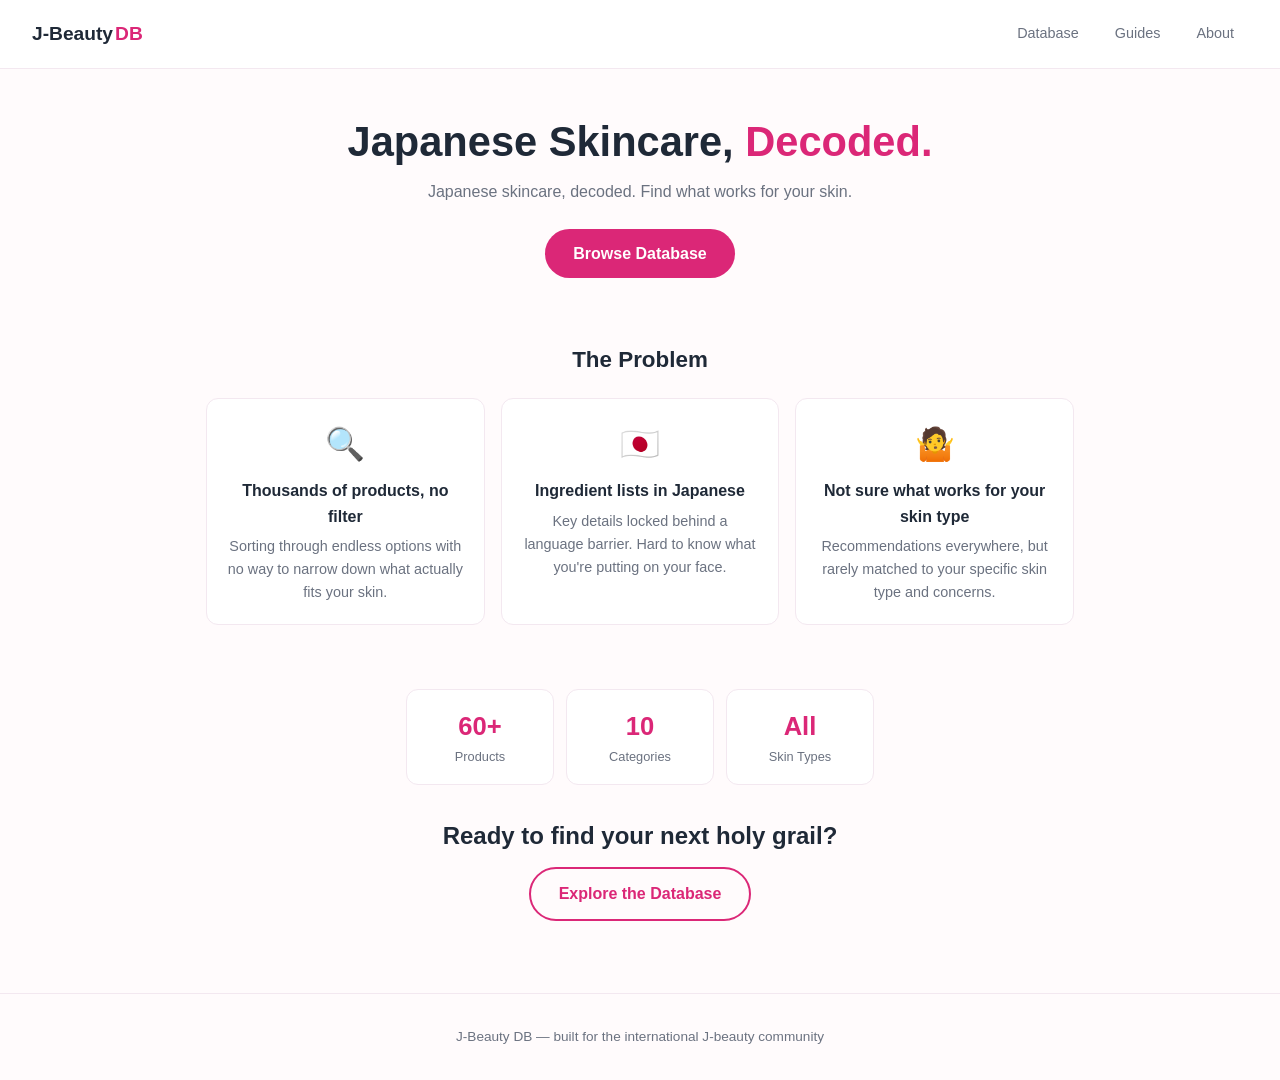
==== index.html @ 16a43773 "init: J-Beauty DB - Japanese skincare product database 60 products across 10 categories. Filter by s" ====
<!DOCTYPE html>
<html lang="en">
<head>
<meta charset="UTF-8">
<meta name="viewport" content="width=device-width, initial-scale=1.0">
<title>J-Beauty DB - Japanese Skincare, Decoded</title>
<meta name="description" content="A curated database of Japanese skincare products for international buyers. Find what works for your skin.">
<meta property="og:title" content="J-Beauty DB - Japanese Skincare, Decoded">
<meta property="og:description" content="A curated database of Japanese skincare products for international buyers. Find what works for your skin.">
<meta property="og:type" content="website">
<meta property="og:url" content="https://humancronadmin.github.io/j-beauty-db/">
<link rel="canonical" href="https://humancronadmin.github.io/j-beauty-db/">
<link rel="stylesheet" href="css/style.css">
</head>
<body>
<nav class="nav">
  <div class="nav-brand">J-Beauty<span>DB</span></div>
  <div class="nav-links">
    <a href="database.html">Database</a>
    <a href="#">Guides</a>
    <a href="#">About</a>
  </div>
</nav>
<section class="hero">
  <h1>Japanese Skincare, <em>Decoded.</em></h1>
  <p>Japanese skincare, decoded. Find what works for your skin.</p>
  <a href="database.html" class="btn btn-primary">Browse Database</a>
</section>
<section class="problems">
  <h2>The Problem</h2>
  <div class="problem-grid" id="problem-grid"></div>
</section>
<div class="stats" id="stats-row"></div>
<section class="hero" style="padding-top:0">
  <h2 style="margin-bottom:12px">Ready to find your next holy grail?</h2>
  <a href="database.html" class="btn btn-outline">Explore the Database</a>
</section>
<footer class="footer">
  <p>J-Beauty DB &mdash; built for the international J-beauty community</p>
</footer>
<script>
const problems=[
  {icon:"🔍",title:"Thousands of products, no filter",desc:"Sorting through endless options with no way to narrow down what actually fits your skin."},
  {icon:"🇯🇵",title:"Ingredient lists in Japanese",desc:"Key details locked behind a language barrier. Hard to know what you're putting on your face."},
  {icon:"🤷",title:"Not sure what works for your skin type",desc:"Recommendations everywhere, but rarely matched to your specific skin type and concerns."}
];
const stats=[
  {num:"60+",label:"Products"},
  {num:"10",label:"Categories"},
  {num:"All",label:"Skin Types"}
];
document.getElementById("problem-grid").innerHTML=problems.map(p=>`<div class="problem-card"><div class="icon">${p.icon}</div><h3>${p.title}</h3><p>${p.desc}</p></div>`).join("");
document.getElementById("stats-row").innerHTML=stats.map(s=>`<div class="stat"><div class="num">${s.num}</div><div class="label">${s.label}</div></div>`).join("");
</script>
</body>
</html>
---- css/style.css ----
*,*::before,*::after{box-sizing:border-box;margin:0;padding:0}
:root{--pink:#DB2777;--pink-light:#F472B6;--bg:#FFFBFC;--text:#1F2937;--text-light:#6B7280;--card-bg:#fff;--border:#F3E8F0;--radius:12px}
body{font-family:-apple-system,BlinkMacSystemFont,'Segoe UI',Roboto,sans-serif;background:var(--bg);color:var(--text);line-height:1.6}
a{color:var(--pink);text-decoration:none}
a:hover{text-decoration:underline}
img{max-width:100%;display:block}

/* Nav */
.nav{display:flex;align-items:center;justify-content:space-between;padding:12px 16px;background:#fff;border-bottom:1px solid var(--border);position:sticky;top:0;z-index:100}
.nav-brand{font-weight:700;font-size:1.2rem;color:var(--text)}
.nav-brand span{color:var(--pink);margin-left:2px}
.nav-links{display:flex;gap:8px}
.nav-links a{padding:10px 14px;min-height:44px;min-width:44px;display:inline-flex;align-items:center;border-radius:8px;font-size:.9rem;color:var(--text-light);font-weight:500}
.nav-links a:hover,.nav-links a.active{color:var(--pink);background:#FDF2F8;text-decoration:none}

/* Hero */
.hero{text-align:center;padding:48px 16px 32px}
.hero h1{font-size:2rem;font-weight:800;line-height:1.2;margin-bottom:12px}
.hero h1 em{font-style:normal;color:var(--pink)}
.hero p{color:var(--text-light);max-width:480px;margin:0 auto 24px;font-size:1rem}
.btn{display:inline-flex;align-items:center;justify-content:center;min-height:44px;padding:12px 28px;border-radius:999px;font-weight:600;font-size:1rem;border:none;cursor:pointer;transition:transform .15s,box-shadow .15s}
.btn-primary{background:var(--pink);color:#fff}
.btn-primary:hover{transform:translateY(-1px);box-shadow:0 4px 14px rgba(219,39,119,.3);text-decoration:none;color:#fff}
.btn-outline{border:2px solid var(--pink);color:var(--pink);background:transparent}
.btn-outline:hover{background:#FDF2F8;text-decoration:none}

/* Problem cards */
.problems{padding:32px 16px;max-width:900px;margin:0 auto}
.problems h2{text-align:center;font-size:1.4rem;margin-bottom:20px}
.problem-grid{display:grid;gap:16px}
.problem-card{background:var(--card-bg);border:1px solid var(--border);border-radius:var(--radius);padding:20px;text-align:center}
.problem-card .icon{font-size:2rem;margin-bottom:8px}
.problem-card h3{font-size:1rem;font-weight:600;margin-bottom:6px}
.problem-card p{color:var(--text-light);font-size:.9rem}

/* Stats */
.stats{display:grid;grid-template-columns:repeat(3,1fr);gap:12px;max-width:500px;margin:32px auto;padding:0 16px}
.stat{text-align:center;padding:16px 8px;background:var(--card-bg);border-radius:var(--radius);border:1px solid var(--border)}
.stat .num{font-size:1.6rem;font-weight:800;color:var(--pink)}
.stat .label{font-size:.8rem;color:var(--text-light)}

/* Filters */
.filters{padding:16px;max-width:1100px;margin:0 auto;display:flex;flex-wrap:wrap;gap:10px;align-items:center}
.filters select,.filters input[type="text"]{min-height:44px;padding:10px 12px;border:1px solid var(--border);border-radius:8px;font-size:.9rem;background:#fff;color:var(--text);flex:1 1 140px;max-width:200px}
.filters label{display:inline-flex;align-items:center;gap:6px;min-height:44px;padding:0 8px;font-size:.9rem;cursor:pointer}
.filters input[type="checkbox"]{width:20px;height:20px;accent-color:var(--pink)}

/* Product grid */
.product-grid{display:grid;gap:16px;padding:16px;max-width:1100px;margin:0 auto}
.product-card{background:var(--card-bg);border:1px solid var(--border);border-radius:var(--radius);padding:18px;display:flex;flex-direction:column;gap:8px}
.product-card .card-top{display:flex;justify-content:space-between;align-items:flex-start;gap:8px}
.product-card h3{font-size:1rem;font-weight:600;line-height:1.3}
.badge{display:inline-block;padding:3px 10px;border-radius:999px;font-size:.75rem;font-weight:600;background:#FDF2F8;color:var(--pink);white-space:nowrap}
.tags{display:flex;flex-wrap:wrap;gap:4px}
.tag{padding:2px 8px;border-radius:6px;font-size:.75rem;background:#F3F4F6;color:var(--text-light)}
.product-meta{display:flex;flex-wrap:wrap;gap:12px;font-size:.85rem;color:var(--text-light)}
.product-meta strong{color:var(--text)}
.ingredients{font-size:.85rem;color:var(--text-light)}
.ingredients span{background:#ECFDF5;color:#065F46;padding:1px 6px;border-radius:4px;font-size:.78rem;margin-right:4px;display:inline-block;margin-bottom:2px}
.icons-row{display:flex;gap:8px;font-size:.8rem;color:var(--text-light)}
.icons-row .yes{color:#059669}
.buy-chips{display:flex;flex-wrap:wrap;gap:6px;margin-top:auto}
.buy-chips span{padding:4px 10px;border-radius:6px;font-size:.78rem;background:#F9FAFB;border:1px solid var(--border);color:var(--text-light)}
.best-for{font-size:.85rem;color:var(--pink);font-weight:500;font-style:italic}
.no-results{text-align:center;padding:48px 16px;color:var(--text-light)}

/* Footer */
.footer{text-align:center;padding:32px 16px;color:var(--text-light);font-size:.85rem;border-top:1px solid var(--border);margin-top:40px}

/* Count */
.result-count{padding:8px 16px;max-width:1100px;margin:0 auto;font-size:.9rem;color:var(--text-light)}

@media(min-width:480px){
  .nav{padding:12px 32px}
  .hero h1{font-size:2.6rem}
  .problem-grid{grid-template-columns:repeat(3,1fr)}
  .product-grid{grid-template-columns:repeat(2,1fr)}
  .filters{padding:16px 32px}
  .result-count{padding:8px 32px}
  .product-grid{padding:16px 32px}
}
@media(min-width:768px){
  .product-grid{grid-template-columns:repeat(3,1fr)}
}
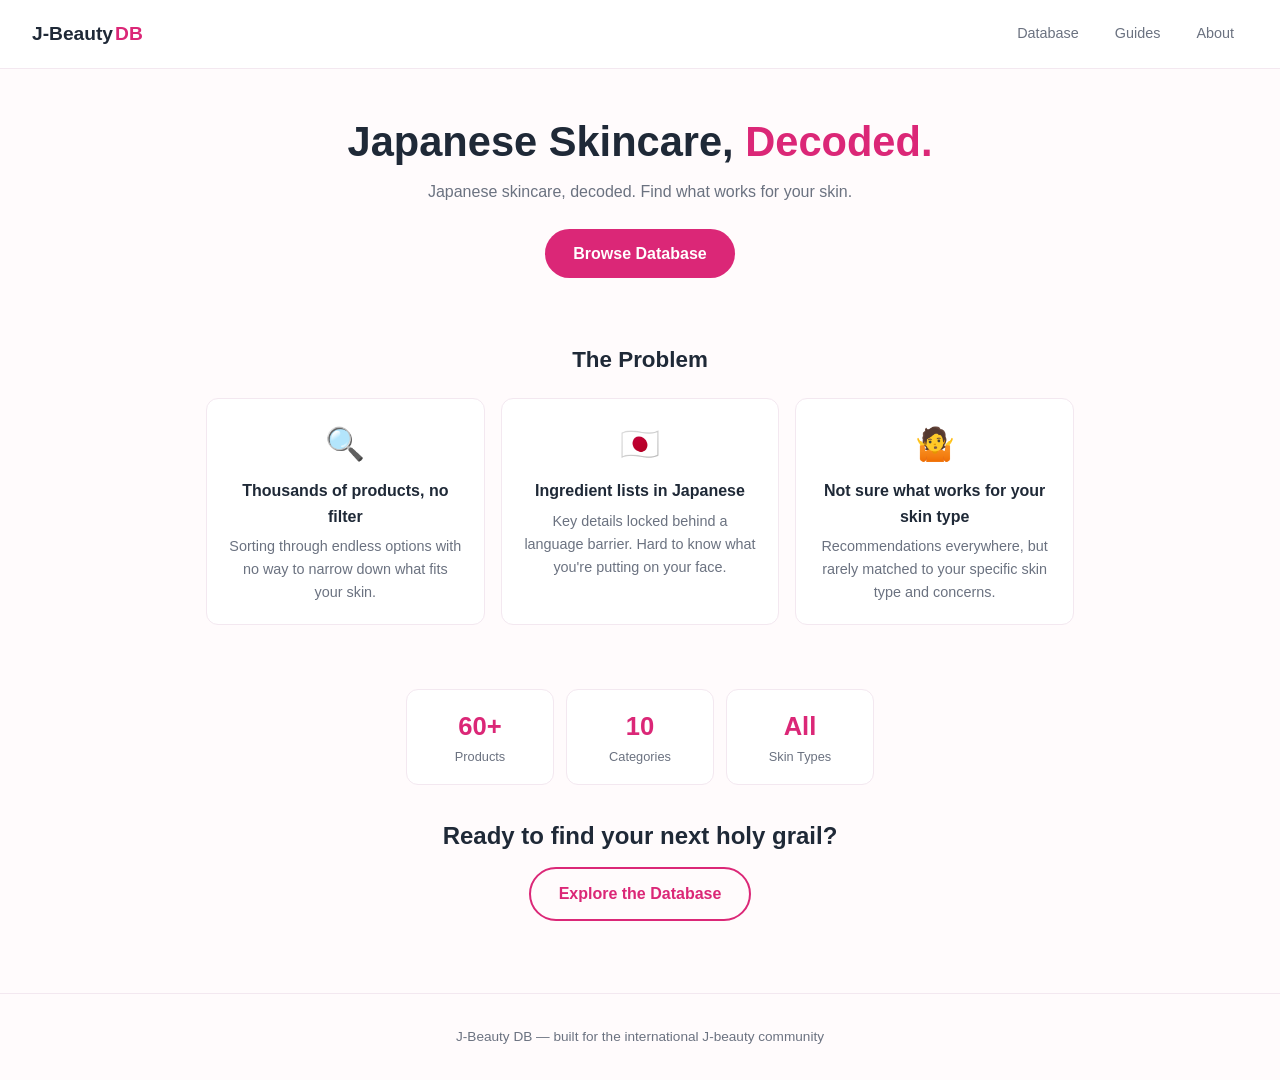
==== commit fa29ae09: "Clean up formatting and add spec Co-Authored-By: Claude Opus 4.6 (1M context) <noreply@anthropic.com" ====
--- a/index.html
+++ b/index.html
@@ -1,6 +1,8 @@
 <!DOCTYPE html>
 <html lang="en">
 <head>
+<script type="text/javascript">(function(c,l,a,r,i,t,y){c[a]=c[a]||function(){(c[a].q=c[a].q||[]).push(arguments)};t=l.createElement(r);t.async=1;t.src="https://www.clarity.ms/tag/"+i;y=l.getElementsByTagName(r)[0];y.parentNode.insertBefore(t,y);})(window, document, "clarity", "script", "wb2lupp80x");</script>
+<meta name="google-site-verification" content="V2clKLw3TIESFtet" />
 <meta charset="UTF-8">
 <meta name="viewport" content="width=device-width, initial-scale=1.0">
 <title>J-Beauty DB - Japanese Skincare, Decoded</title>
@@ -11,46 +13,53 @@
 <meta property="og:url" content="https://humancronadmin.github.io/j-beauty-db/">
 <link rel="canonical" href="https://humancronadmin.github.io/j-beauty-db/">
 <link rel="stylesheet" href="css/style.css">
+
+<script type="application/ld+json">{"@context":"https://schema.org","@type":"WebSite","name":"J-BeautyDB","url":"https://humancronadmin.github.io/j-beauty-db/","description":"J-BeautyDB - Japanese skincare, J-beauty routines, Hada Labo, SK-II, sunscreen Japan, double cleansing","inLanguage":"en","potentialAction":{"@type":"SearchAction","target":{"@type":"EntryPoint","urlTemplate":"https://humancronadmin.github.io/j-beauty-db/?q={search_term_string}"},"query-input":"required name=search_term_string"}}</script>
+<script type="application/ld+json">{"@context":"https://schema.org","@type":"CollectionPage","name":"J-BeautyDB","url":"https://humancronadmin.github.io/j-beauty-db/","description":"J-BeautyDB - Japanese skincare, J-beauty routines, Hada Labo, SK-II, sunscreen Japan, double cleansing","about":{"@type":"Thing","name":"Japanese skincare"},"audience":{"@type":"Audience","audienceType":"skincare enthusiasts worldwide interested in Japanese beauty products"},"isAccessibleForFree":true,"inLanguage":"en"}</script>
+<script type="application/ld+json">{"@context":"https://schema.org","@type":"BreadcrumbList","itemListElement":[{"@type":"ListItem","position":1,"name":"Home","item":"https://humancronadmin.github.io/j-beauty-db/"}]}</script>
 </head>
 <body>
 <nav class="nav">
-  <div class="nav-brand">J-Beauty<span>DB</span></div>
-  <div class="nav-links">
-    <a href="database.html">Database</a>
-    <a href="#">Guides</a>
-    <a href="#">About</a>
-  </div>
+ <div class="nav-brand">J-Beauty<span>DB</span></div>
+ <div class="nav-links">
+ <a href="database.html">Database</a>
+ <a href="#">Guides</a>
+ <a href="#">About</a>
+ </div>
 </nav>
 <section class="hero">
-  <h1>Japanese Skincare, <em>Decoded.</em></h1>
-  <p>Japanese skincare, decoded. Find what works for your skin.</p>
-  <a href="database.html" class="btn btn-primary">Browse Database</a>
+ <h1>Japanese Skincare, <em>Decoded.</em></h1>
+ <p>Japanese skincare, decoded. Find what works for your skin.</p>
+ <a href="database.html" class="btn btn-primary">Browse Database</a>
 </section>
 <section class="problems">
-  <h2>The Problem</h2>
-  <div class="problem-grid" id="problem-grid"></div>
+ <h2>The Problem</h2>
+ <div class="problem-grid" id="problem-grid"></div>
 </section>
 <div class="stats" id="stats-row"></div>
 <section class="hero" style="padding-top:0">
-  <h2 style="margin-bottom:12px">Ready to find your next holy grail?</h2>
-  <a href="database.html" class="btn btn-outline">Explore the Database</a>
+ <h2 style="margin-bottom:12px">Ready to find your next holy grail?</h2>
+ <a href="database.html" class="btn btn-outline">Explore the Database</a>
 </section>
 <footer class="footer">
-  <p>J-Beauty DB &mdash; built for the international J-beauty community</p>
+ <p>J-Beauty DB &mdash; built for the international J-beauty community</p>
 </footer>
 <script>
 const problems=[
-  {icon:"🔍",title:"Thousands of products, no filter",desc:"Sorting through endless options with no way to narrow down what actually fits your skin."},
-  {icon:"🇯🇵",title:"Ingredient lists in Japanese",desc:"Key details locked behind a language barrier. Hard to know what you're putting on your face."},
-  {icon:"🤷",title:"Not sure what works for your skin type",desc:"Recommendations everywhere, but rarely matched to your specific skin type and concerns."}
+ {icon:"🔍",title:"Thousands of products, no filter",desc:"Sorting through endless options with no way to narrow down what fits your skin."},
+ {icon:"🇯🇵",title:"Ingredient lists in Japanese",desc:"Key details locked behind a language barrier. Hard to know what you're putting on your face."},
+ {icon:"🤷",title:"Not sure what works for your skin type",desc:"Recommendations everywhere, but rarely matched to your specific skin type and concerns."}
 ];
 const stats=[
-  {num:"60+",label:"Products"},
-  {num:"10",label:"Categories"},
-  {num:"All",label:"Skin Types"}
+ {num:"60+",label:"Products"},
+ {num:"10",label:"Categories"},
+ {num:"All",label:"Skin Types"}
 ];
 document.getElementById("problem-grid").innerHTML=problems.map(p=>`<div class="problem-card"><div class="icon">${p.icon}</div><h3>${p.title}</h3><p>${p.desc}</p></div>`).join("");
 document.getElementById("stats-row").innerHTML=stats.map(s=>`<div class="stat"><div class="num">${s.num}</div><div class="label">${s.label}</div></div>`).join("");
 </script>
+<script async src="https://pagead2.googlesyndication.com/pagead/js/adsbygoogle.js?client=ca-pub-6776399834647681" crossorigin="anonymous"></script>
+<script async src="https://www.googletagmanager.com/gtag/js?id=G-84MRFJEZZZ"></script>
+<script>window.dataLayer=window.dataLayer||[];function gtag(){dataLayer.push(arguments)}gtag('js',new Date());gtag('config','G-84MRFJEZZZ');</script>
 </body>
 </html>
